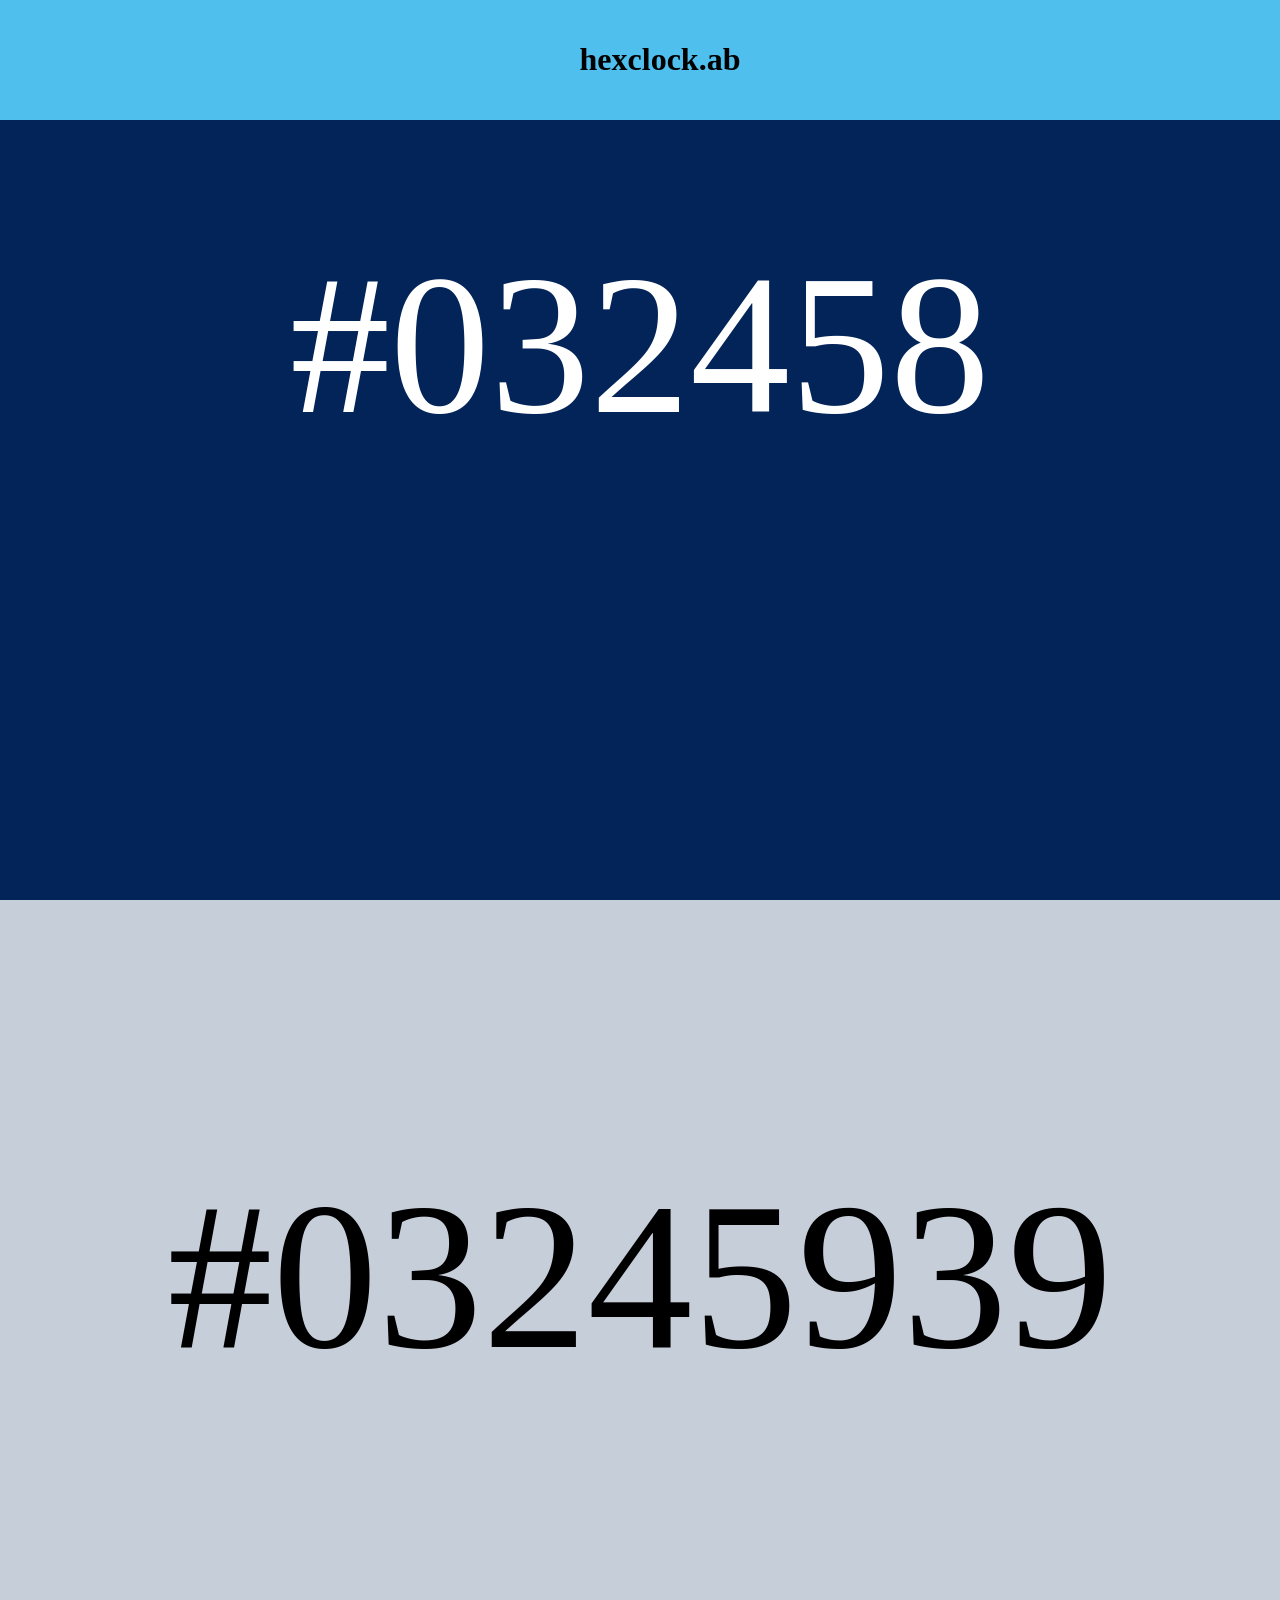
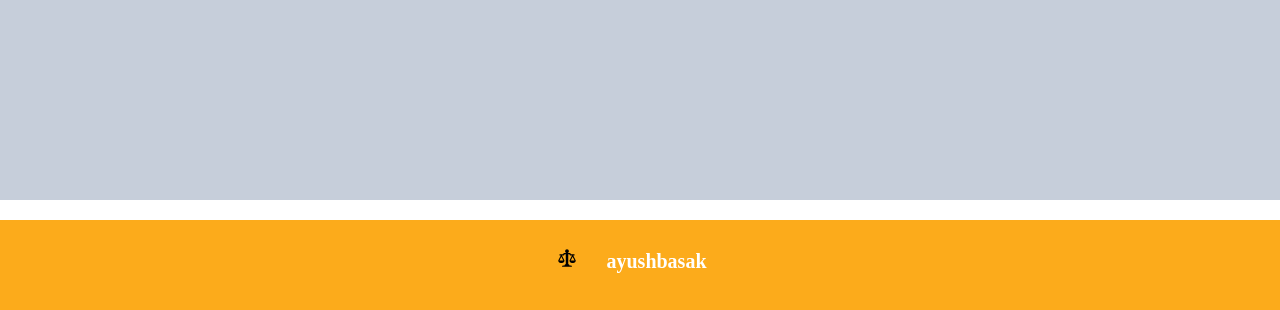
==== hexclock.ab/index.html @ cd4aaf8d "Created HexClock HexClock in #hhmmss and #hhmmssms format" ====
<!DOCTYPE html>
<html>
<head>
	<title>colors</title>
	<link rel="stylesheet" type="text/css" href="css/style.css">
	<script type="text/javascript" src = "js/script.js"></script>
	<link rel="icon" href="favicon.ico" sizes="16x16">
</head>
<body>
	<div id = "header">
		<h1>hexclock.ab</h1>
	</div>
	<div id = "div1">
		<p id = "text">
			#ababab
		</p>
	</div>
	<div id = "div2">
		<p id = "h">#00000000</p>
	</div>
	<div id = "div3">
		<p id = "credits">
			<svg height="20" class="octicon octicon-law text-gray-dark float-left mr-2" viewBox="0 0 14 16" version="1.1" width="28" aria-hidden="true"><path fill-rule="evenodd" d="M7 4c-.83 0-1.5-.67-1.5-1.5S6.17 1 7 1s1.5.67 1.5 1.5S7.83 4 7 4zm7 6c0 1.11-.89 2-2 2h-1c-1.11 0-2-.89-2-2l2-4h-1c-.55 0-1-.45-1-1H8v8c.42 0 1 .45 1 1h1c.42 0 1 .45 1 1H3c0-.55.58-1 1-1h1c0-.55.58-1 1-1h.03L6 5H5c0 .55-.45 1-1 1H3l2 4c0 1.11-.89 2-2 2H2c-1.11 0-2-.89-2-2l2-4H1V5h3c0-.55.45-1 1-1h4c.55 0 1 .45 1 1h3v1h-1l2 4zM2.5 7L1 10h3L2.5 7zM13 10l-1.5-3-1.5 3h3z"></path></svg>
			<a href = "https://ayushbasak.github.io"><strong>ayushbasak</strong></a>
		</p>
	</div>
</body>
</html>
---- hexclock.ab/css/style.css ----
html,body{
	margin:0;
	height:100%;
	font-family: Product Sans Regular;
}

#header{
	text-align: center;
	z-index:+1;
	position: fixed;
	width: 100%;
	padding:20px;
	background-color: #50c2f0fc;
}
#div1{
	text-align: center;
	width:100%;
	height:100%;
	background-color: #ffd1bd;
}

#text{
	margin-bottom: 0px;
	color:white;
	padding-top: 18%;
	margin-top: 0;
	font-size: 200px;
}


#div2{
	font-size: 10px;
	text-align: center;
	width:100%;
	height:100%;
	background-color: #ffb0cd;
	position: relative;
	z-index: +1;
}
#h{
	font-size: 210px;
	padding-top: 20%;
	margin-top: 0;
	margin-bottom: 0;
}

#div3{
	background-color: #fcab1b;
	text-align: center;
	width: 100%;
	height: 10%;
}
#credits{
	font-size: 20px;
	padding-top:28px;
}
a{
	margin-top:-8px;
	padding:20px;
	color:white;
	text-decoration: none;
	transition: background-color .1s;
}
a:hover{
	background-color: #bfbfab;
}




/* width */
::-webkit-scrollbar {
  width: 20px;
}

/* Track */
::-webkit-scrollbar-track {
  box-shadow: inset 0 0 5px grey;
}
 
/* Handle */
::-webkit-scrollbar-thumb {
  background: #f8dc88; 
}

/* Handle on hover */
::-webkit-scrollbar-thumb:hover {
  background: #f76a8c; 
}
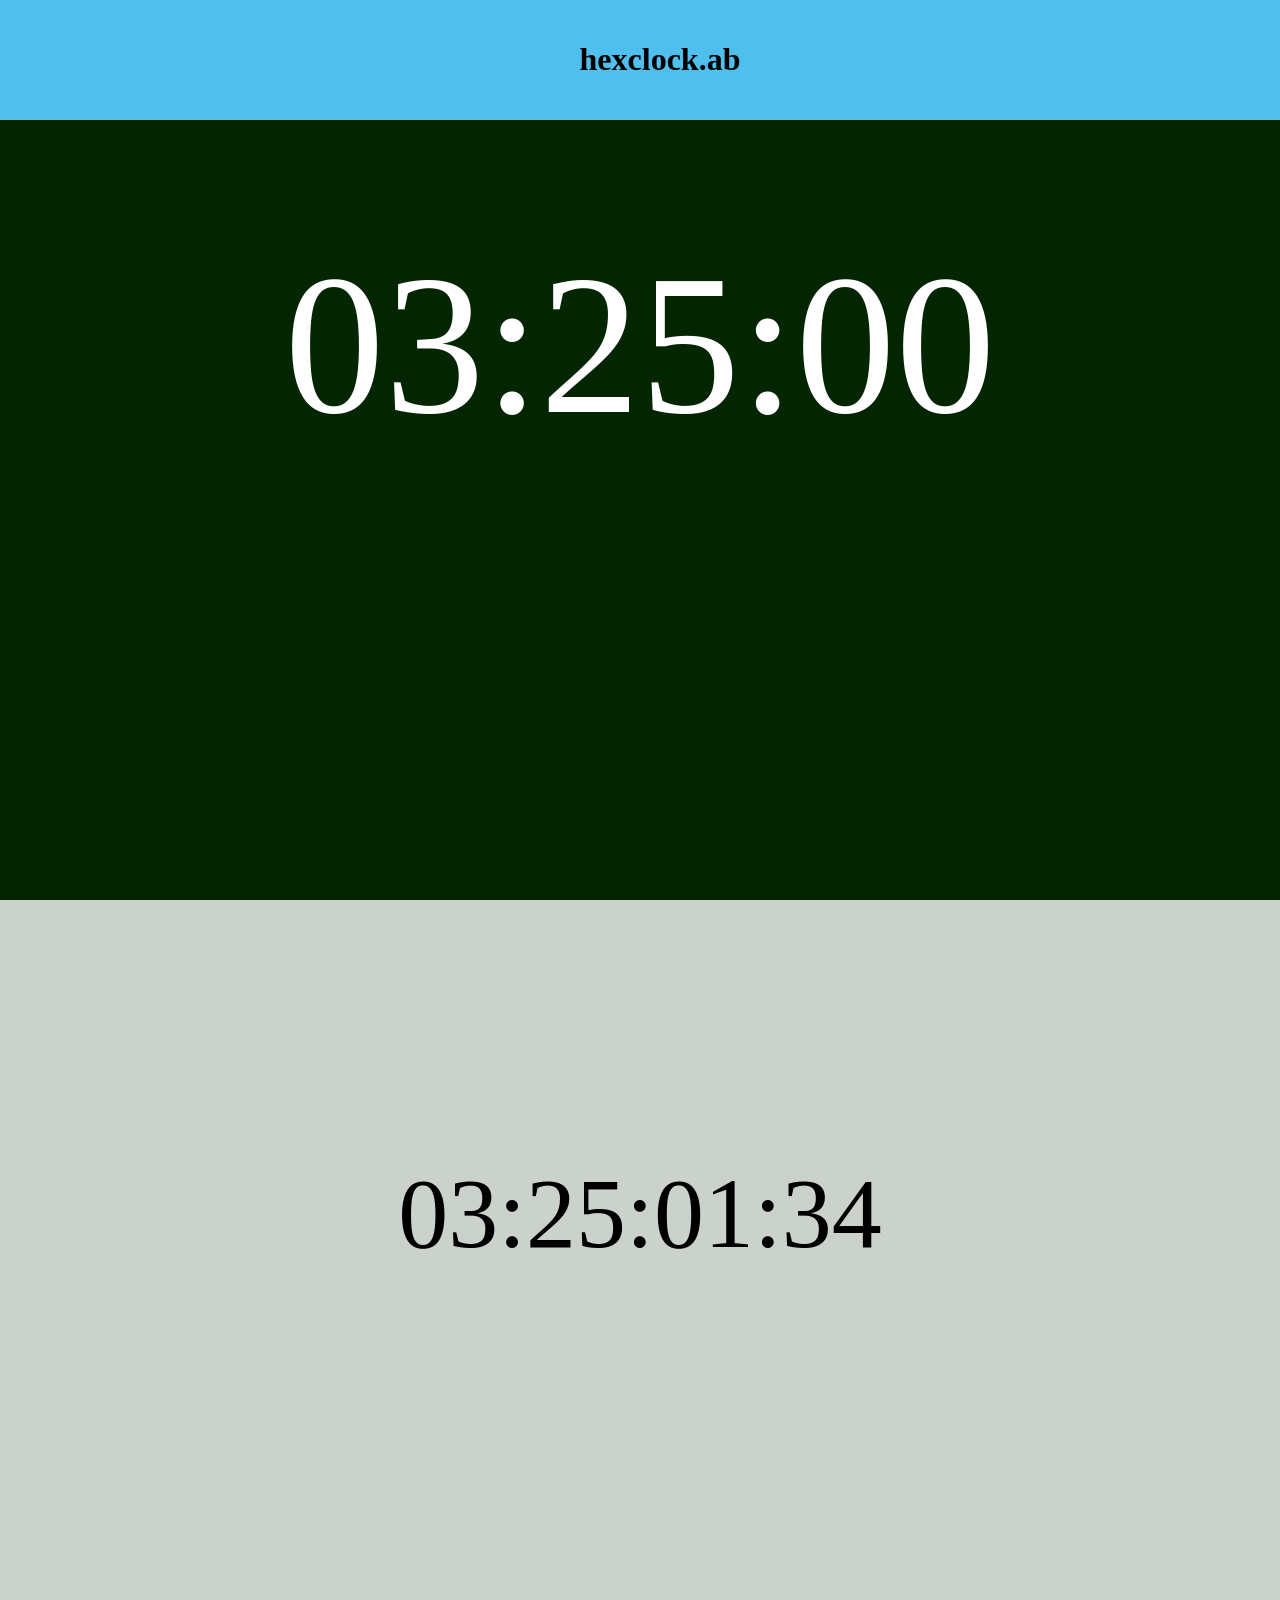
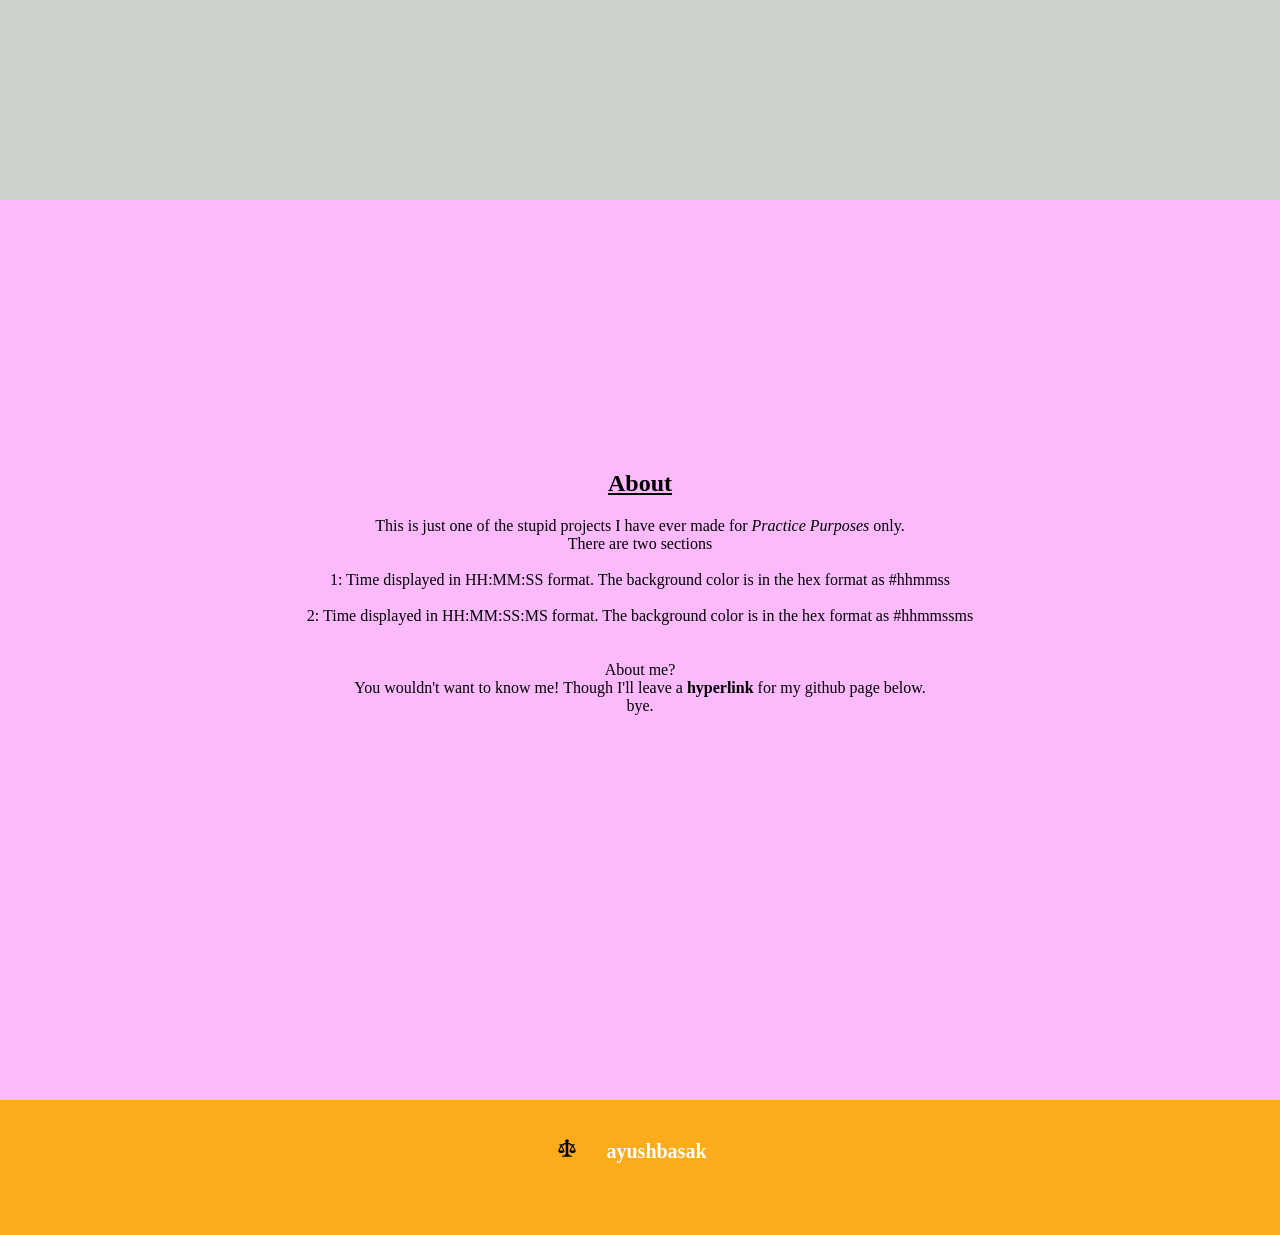
==== commit 92bc6647: "Made Some Changes in hexClock" ====
--- a/hexclock.ab/index.html
+++ b/hexclock.ab/index.html
@@ -3,24 +3,46 @@
 <head>
 	<title>colors</title>
 	<link rel="stylesheet" type="text/css" href="css/style.css">
+	<link rel="stylesheet" href="https://cdnjs.cloudflare.com/ajax/libs/animate.css/3.7.2/animate.min.css">
 	<script type="text/javascript" src = "js/script.js"></script>
 	<link rel="icon" href="favicon.ico" sizes="16x16">
 </head>
 <body>
 	<div id = "header">
-		<h1>hexclock.ab</h1>
+		<h1 class="animated fadeInRight delay-2s" >hexclock.ab</h1>
 	</div>
-	<div id = "div1">
+	<div id = "div1" class="animated fadeIn delay-1s">
 		<p id = "text">
 			#ababab
 		</p>
 	</div>
-	<div id = "div2">
+	<div id = "div2" class="animated fadeInLeft delay-1s">
 		<p id = "h">#00000000</p>
+	</div>
+	<div id = "about" class="animated fadeIn delay-1s">
+		<p class = "inner">
+			<h2 class = "about1"><u>About</u></h2>
+			<h7 class = "content">
+				This is just one of the stupid projects I have ever made for 
+				<em>Practice Purposes</em> only.<br>
+				There are two sections <br>
+				<br>
+				1: Time displayed in HH:MM:SS format. The background color is in the hex format as #hhmmss
+				<br>
+				<br>
+				2: Time displayed in HH:MM:SS:MS format. The background color is in the hex format as #hhmmssms<br>
+
+				<br><br>
+				About me?<br>
+				You wouldn't want to know me! Though I'll leave a <strong>hyperlink</strong> for my github page below.
+				<br>
+				bye.
+			</h7>
+		</p>
 	</div>
 	<div id = "div3">
 		<p id = "credits">
-			<svg height="20" class="octicon octicon-law text-gray-dark float-left mr-2" viewBox="0 0 14 16" version="1.1" width="28" aria-hidden="true"><path fill-rule="evenodd" d="M7 4c-.83 0-1.5-.67-1.5-1.5S6.17 1 7 1s1.5.67 1.5 1.5S7.83 4 7 4zm7 6c0 1.11-.89 2-2 2h-1c-1.11 0-2-.89-2-2l2-4h-1c-.55 0-1-.45-1-1H8v8c.42 0 1 .45 1 1h1c.42 0 1 .45 1 1H3c0-.55.58-1 1-1h1c0-.55.58-1 1-1h.03L6 5H5c0 .55-.45 1-1 1H3l2 4c0 1.11-.89 2-2 2H2c-1.11 0-2-.89-2-2l2-4H1V5h3c0-.55.45-1 1-1h4c.55 0 1 .45 1 1h3v1h-1l2 4zM2.5 7L1 10h3L2.5 7zM13 10l-1.5-3-1.5 3h3z"></path></svg>
+			<svg class="animated infinite flip delay-1s" height="20" class="octicon octicon-law text-gray-dark float-left mr-2" viewBox="0 0 14 16" version="1.1" width="28" aria-hidden="true"><path fill-rule="evenodd" d="M7 4c-.83 0-1.5-.67-1.5-1.5S6.17 1 7 1s1.5.67 1.5 1.5S7.83 4 7 4zm7 6c0 1.11-.89 2-2 2h-1c-1.11 0-2-.89-2-2l2-4h-1c-.55 0-1-.45-1-1H8v8c.42 0 1 .45 1 1h1c.42 0 1 .45 1 1H3c0-.55.58-1 1-1h1c0-.55.58-1 1-1h.03L6 5H5c0 .55-.45 1-1 1H3l2 4c0 1.11-.89 2-2 2H2c-1.11 0-2-.89-2-2l2-4H1V5h3c0-.55.45-1 1-1h4c.55 0 1 .45 1 1h3v1h-1l2 4zM2.5 7L1 10h3L2.5 7zM13 10l-1.5-3-1.5 3h3z"></path></svg>
 			<a href = "https://ayushbasak.github.io"><strong>ayushbasak</strong></a>
 		</p>
 	</div>
--- a/hexclock.ab/css/style.css
+++ b/hexclock.ab/css/style.css
@@ -1,9 +1,12 @@
 html,body{
+	-webkit-user-select:none;
 	margin:0;
 	height:100%;
 	font-family: Product Sans Regular;
 }
 
+
+/* HEADER called hexclock.ab*/
 #header{
 	text-align: center;
 	z-index:+1;
@@ -12,6 +15,10 @@
 	padding:20px;
 	background-color: #50c2f0fc;
 }
+
+
+
+/* Clock with HH:MM:SS format */
 #div1{
 	text-align: center;
 	width:100%;
@@ -28,6 +35,9 @@
 }
 
 
+
+
+/*Clock with HH:MM:SS:MS format */
 #div2{
 	font-size: 10px;
 	text-align: center;
@@ -35,38 +45,53 @@
 	height:100%;
 	background-color: #ffb0cd;
 	position: relative;
-	z-index: +1;
 }
 #h{
-	font-size: 210px;
+	font-size: 100px;
 	padding-top: 20%;
 	margin-top: 0;
 	margin-bottom: 0;
 }
 
+
+#about{
+	text-align: center;
+	width: 100%;
+	height:100%;
+	background-color: #fbbafc;
+}
+.inner{
+	margin: 0;
+	padding-top:250px;
+}
+/*CREDITS*/
 #div3{
 	background-color: #fcab1b;
 	text-align: center;
 	width: 100%;
-	height: 10%;
+	height: 15%;
 }
 #credits{
+	padding-top: 3%;
+	margin:0;
 	font-size: 20px;
-	padding-top:28px;
 }
 a{
-	margin-top:-8px;
 	padding:20px;
 	color:white;
 	text-decoration: none;
 	transition: background-color .1s;
 }
 a:hover{
-	background-color: #bfbfab;
+	background-color: #323232;
 }
 
 
 
+
+
+
+/*Custom Scrollbar*/
 
 /* width */
 ::-webkit-scrollbar {
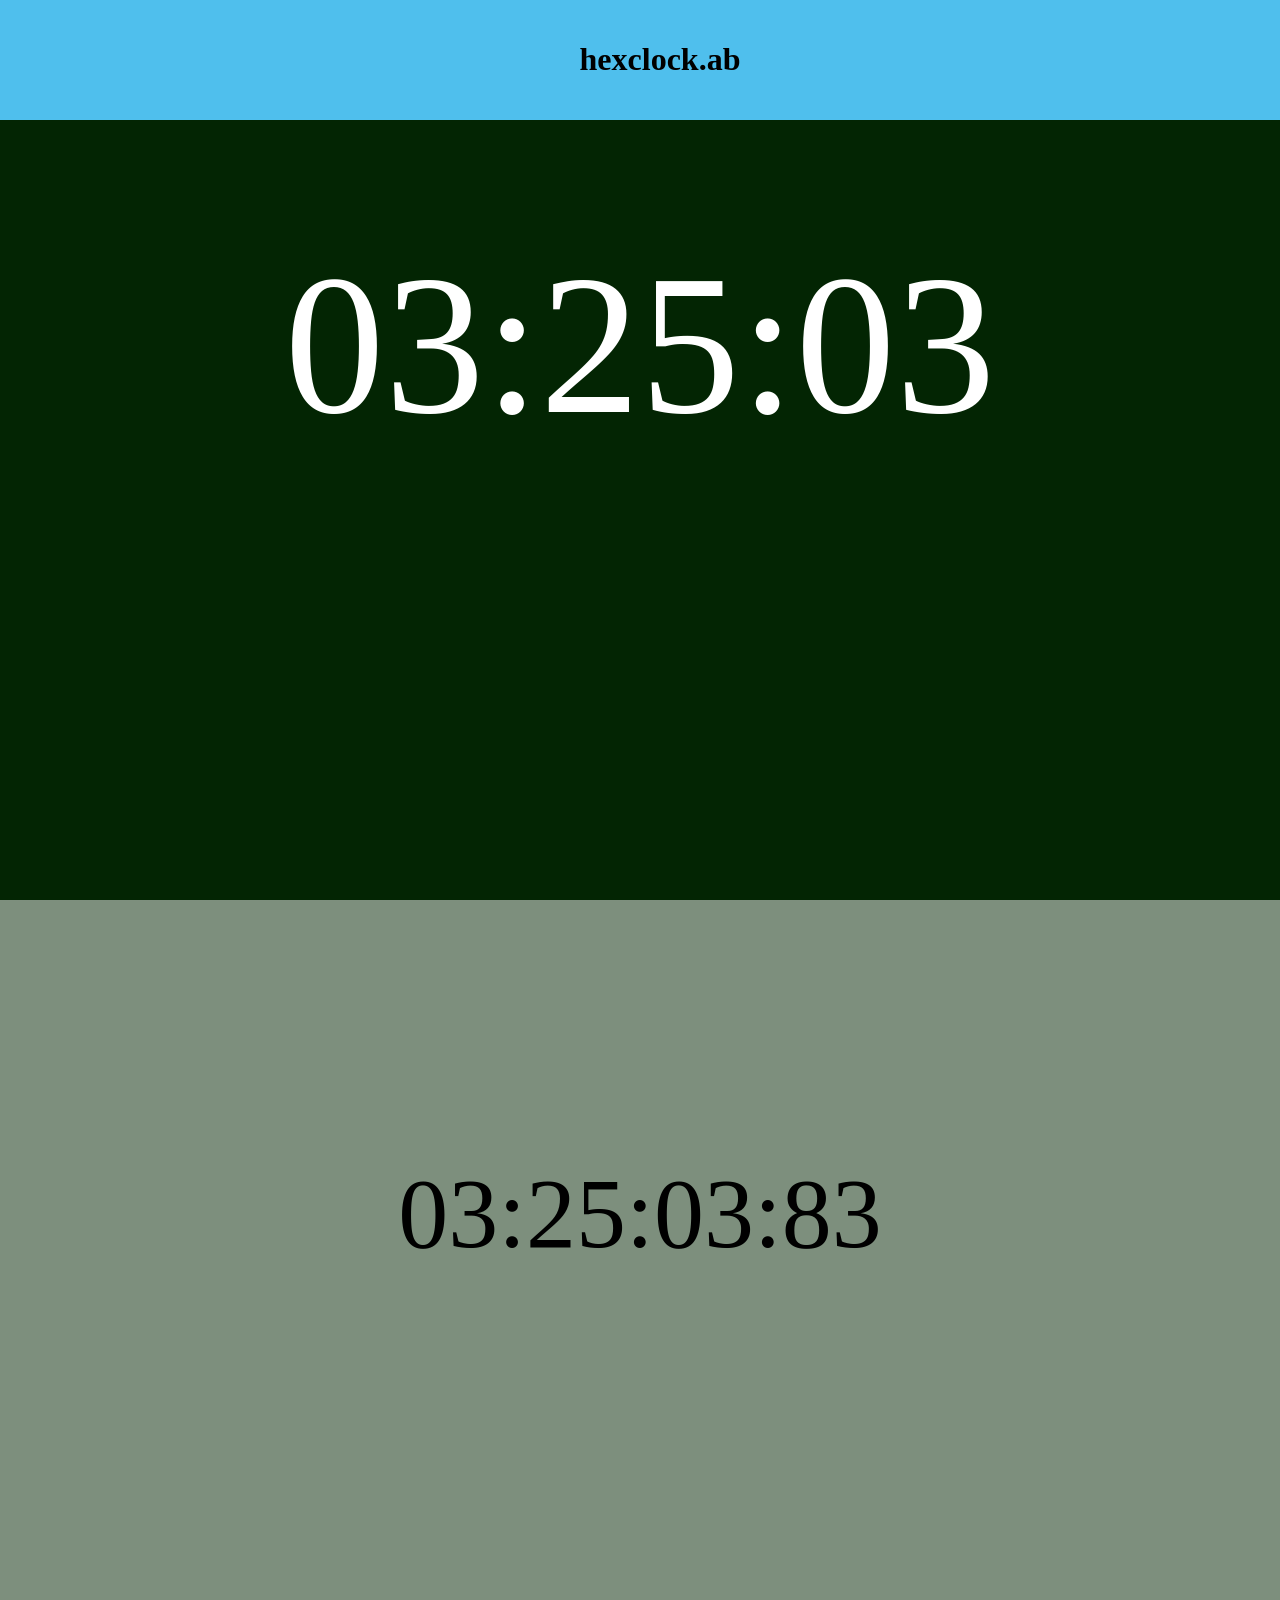
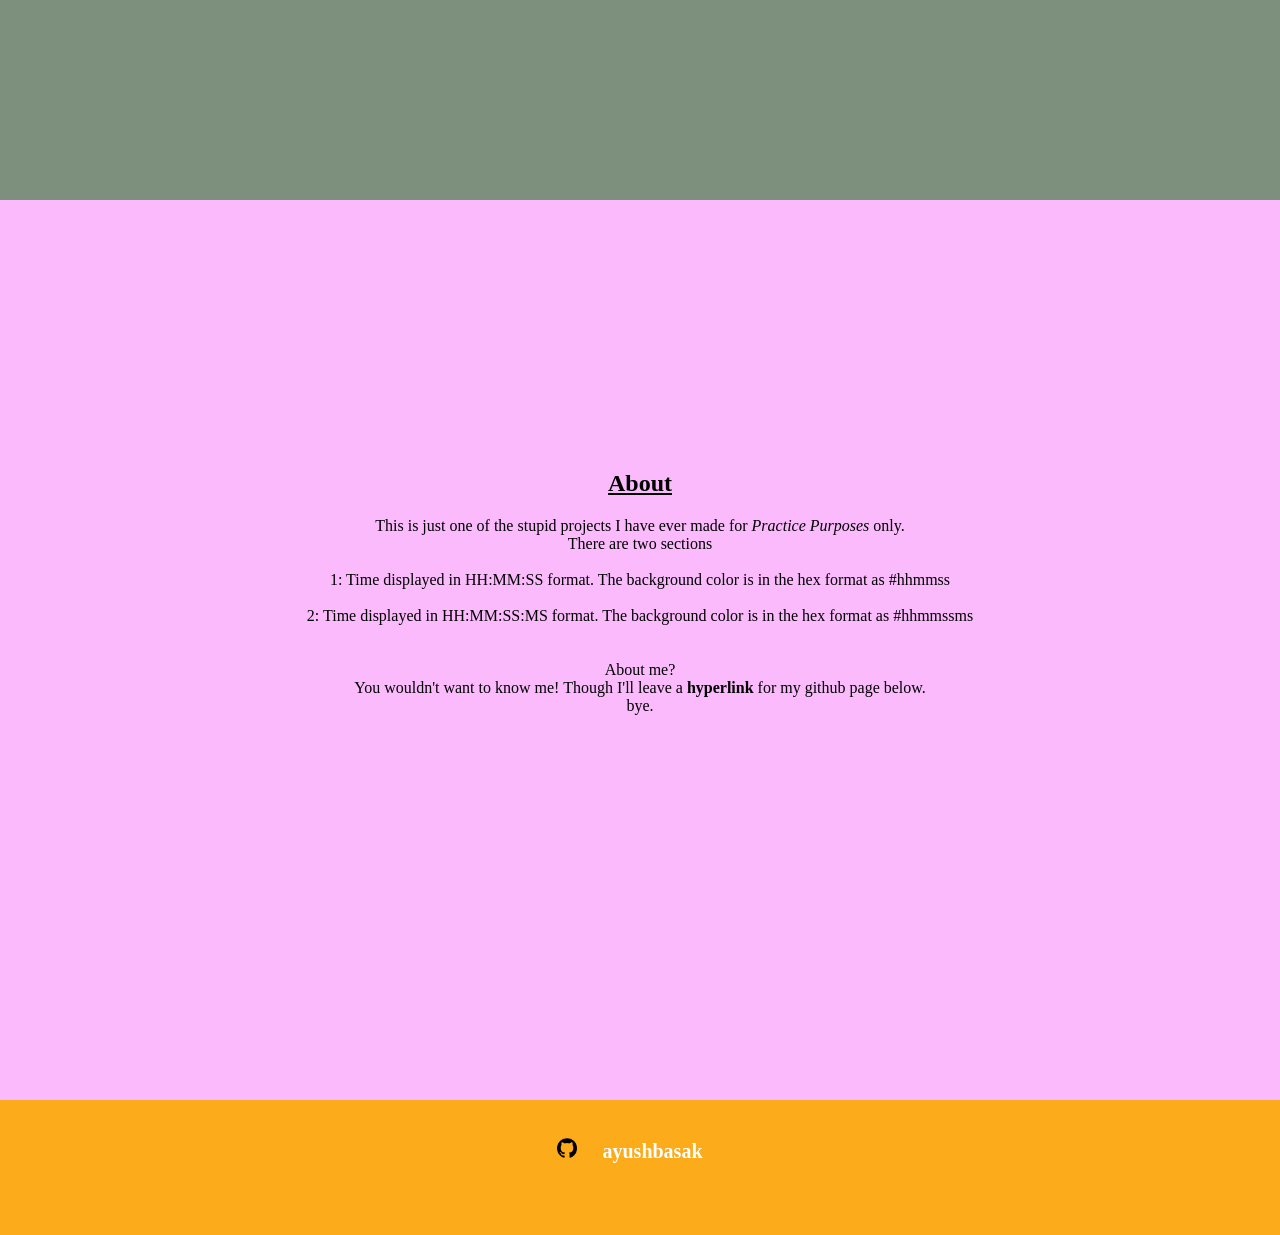
==== commit 08064bab: "updatation of logo" ====
--- a/hexclock.ab/index.html
+++ b/hexclock.ab/index.html
@@ -42,7 +42,7 @@
 	</div>
 	<div id = "div3">
 		<p id = "credits">
-			<svg class="animated infinite flip delay-1s" height="20" class="octicon octicon-law text-gray-dark float-left mr-2" viewBox="0 0 14 16" version="1.1" width="28" aria-hidden="true"><path fill-rule="evenodd" d="M7 4c-.83 0-1.5-.67-1.5-1.5S6.17 1 7 1s1.5.67 1.5 1.5S7.83 4 7 4zm7 6c0 1.11-.89 2-2 2h-1c-1.11 0-2-.89-2-2l2-4h-1c-.55 0-1-.45-1-1H8v8c.42 0 1 .45 1 1h1c.42 0 1 .45 1 1H3c0-.55.58-1 1-1h1c0-.55.58-1 1-1h.03L6 5H5c0 .55-.45 1-1 1H3l2 4c0 1.11-.89 2-2 2H2c-1.11 0-2-.89-2-2l2-4H1V5h3c0-.55.45-1 1-1h4c.55 0 1 .45 1 1h3v1h-1l2 4zM2.5 7L1 10h3L2.5 7zM13 10l-1.5-3-1.5 3h3z"></path></svg>
+			<img class = "animated infinite flip delay-1s" src = "github.png" style="width:20px;">
 			<a href = "https://ayushbasak.github.io"><strong>ayushbasak</strong></a>
 		</p>
 	</div>
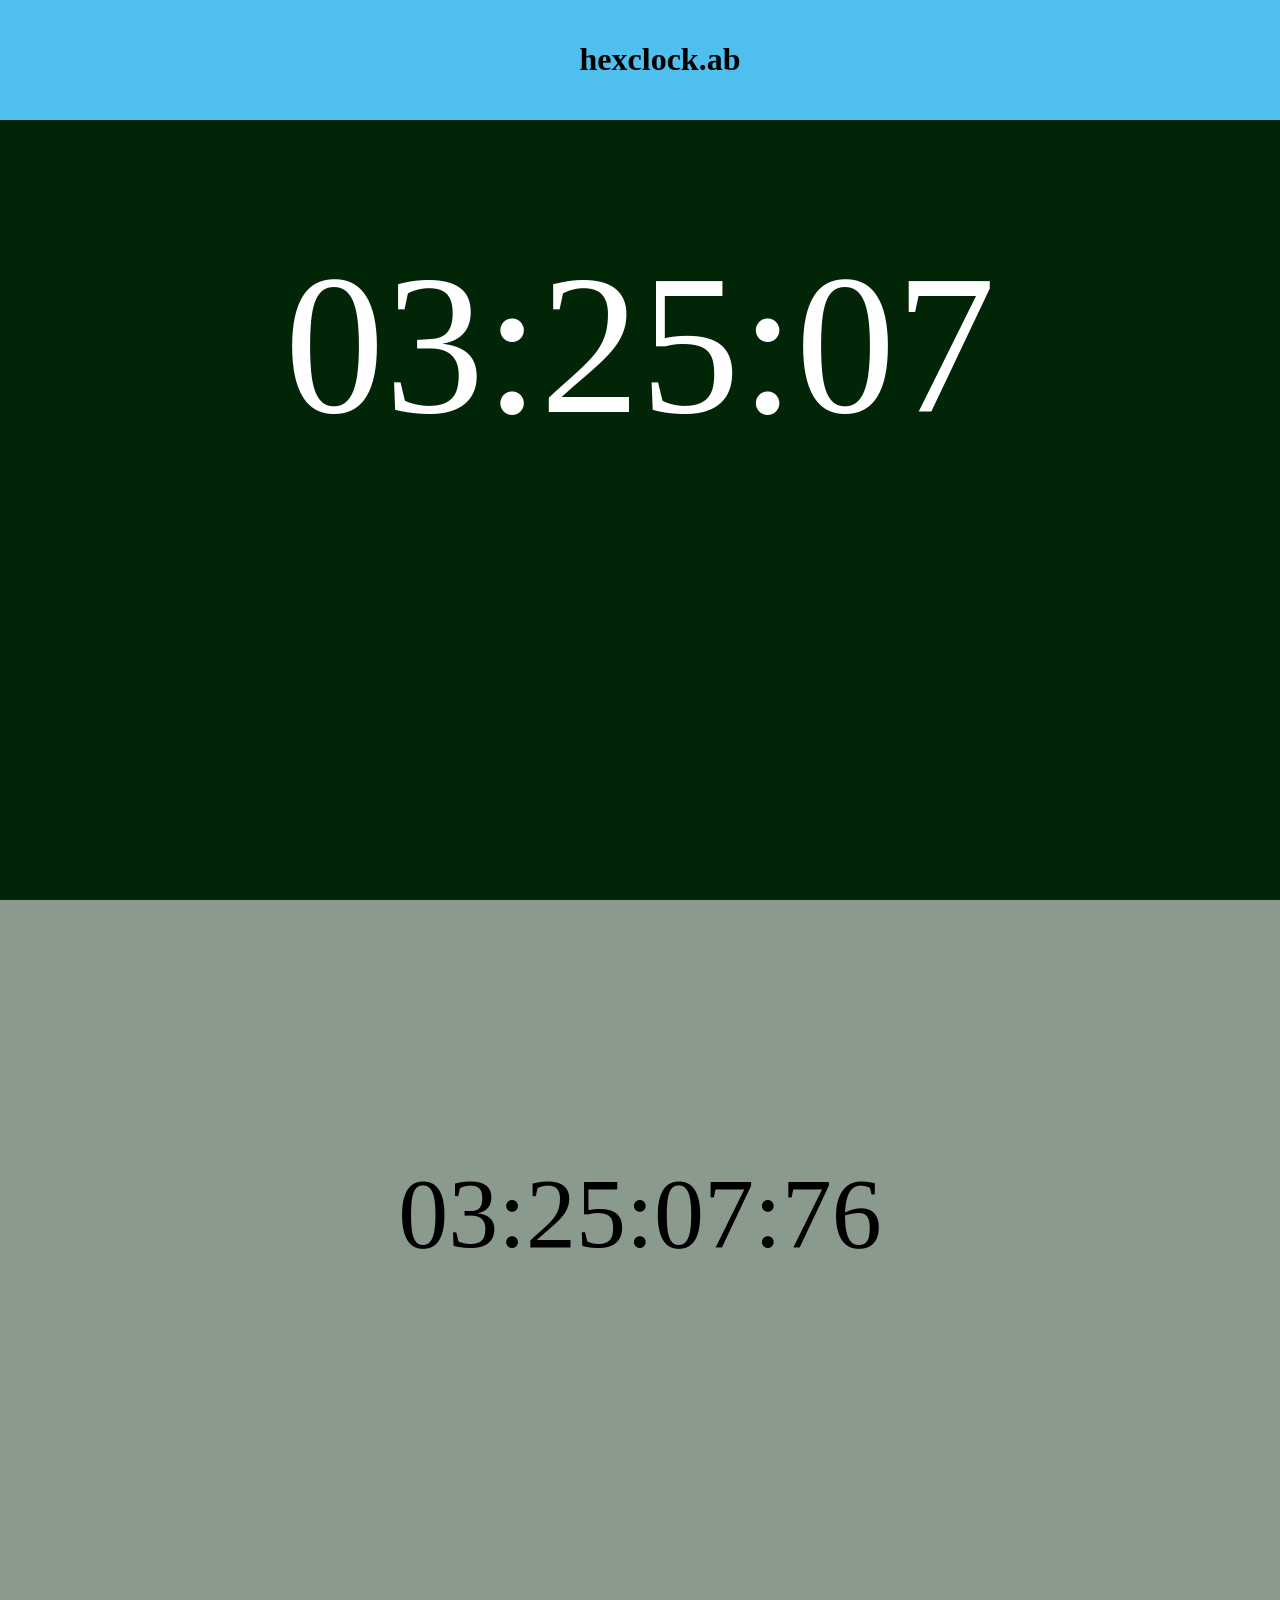
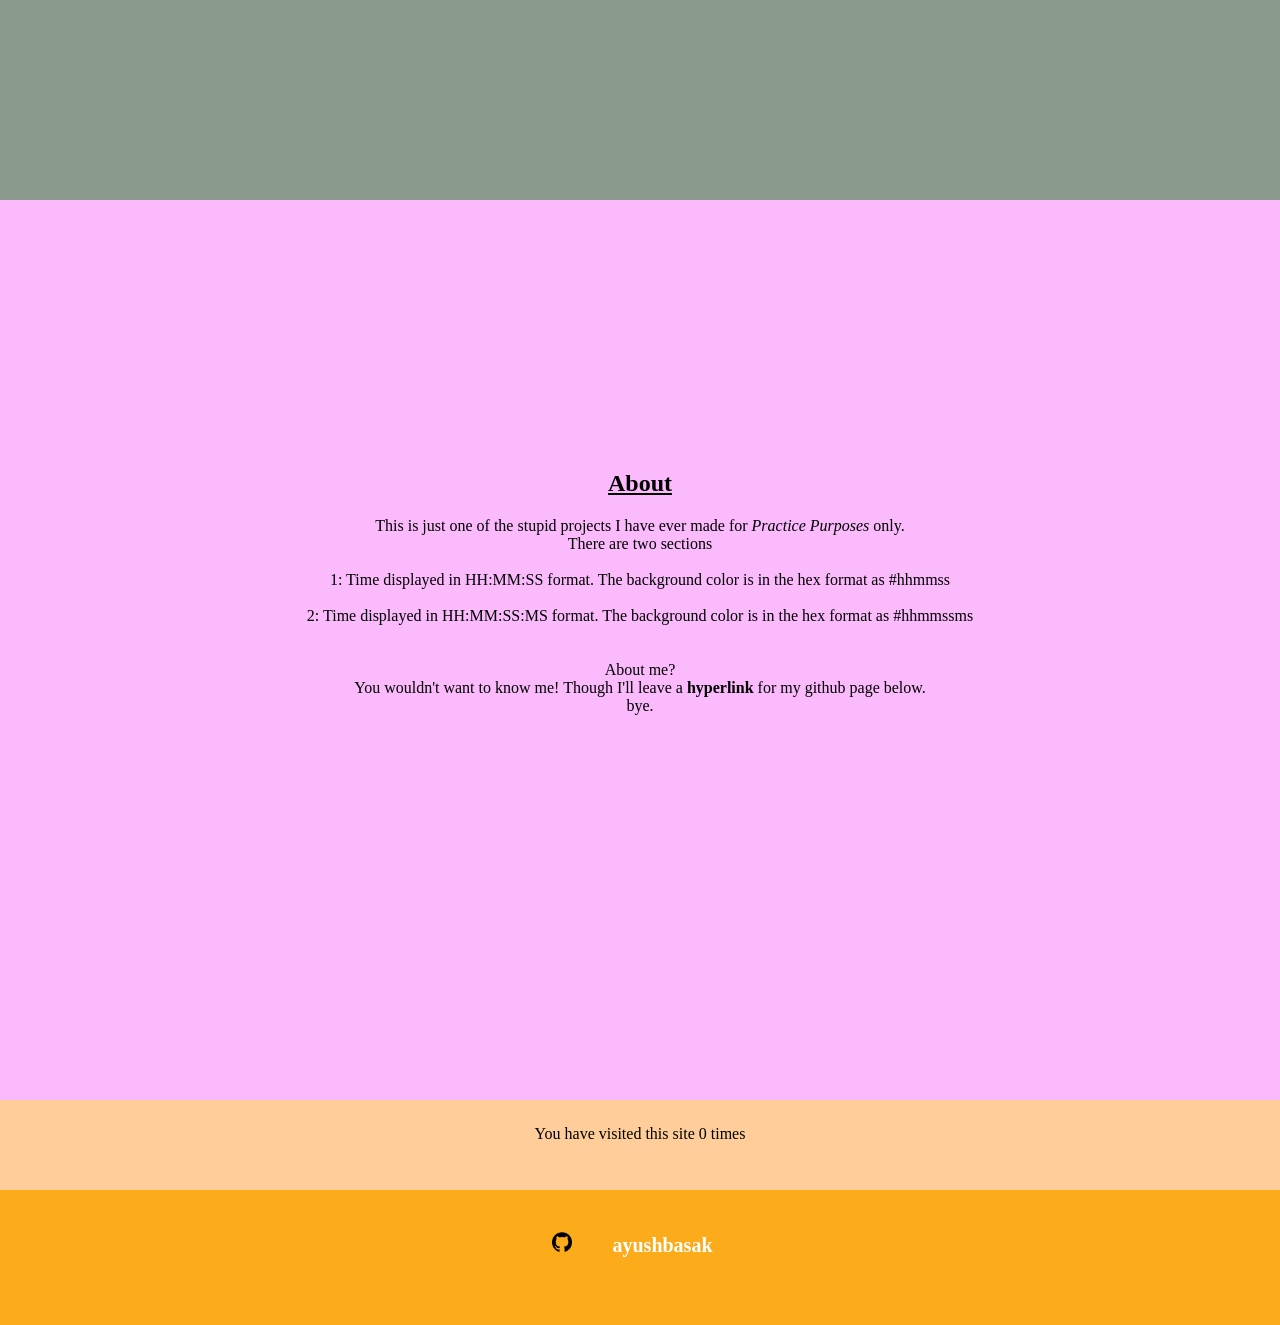
==== commit adb1479b: "a" ====
--- a/hexclock.ab/index.html
+++ b/hexclock.ab/index.html
@@ -40,6 +40,11 @@
 			</h7>
 		</p>
 	</div>
+	<div id = "visitTab">
+		<div id = "span">
+			<span>You have visited this site <span id = "visitTime">0</span> times</span>
+		</div>
+	</div>
 	<div id = "div3">
 		<p id = "credits">
 			<img class = "animated infinite flip delay-1s" src = "github.png" style="width:20px;">
--- a/hexclock.ab/css/style.css
+++ b/hexclock.ab/css/style.css
@@ -72,12 +72,16 @@
 	height: 15%;
 }
 #credits{
-	padding-top: 3%;
+	padding-top: 2.5%;
 	margin:0;
 	font-size: 20px;
 }
+img{
+	padding-top: 10px;
+}
 a{
-	padding:20px;
+	margin-left: 20px;
+	padding:15px;
 	color:white;
 	text-decoration: none;
 	transition: background-color .1s;
@@ -86,8 +90,15 @@
 	background-color: #323232;
 }
 
-
-
+#visitTab{
+	width: 100%;
+	height: 10%;
+	text-align: center;
+	background-color: #ffcd9a;
+}
+#span{
+	padding-top: 25px;
+}
 
 
 
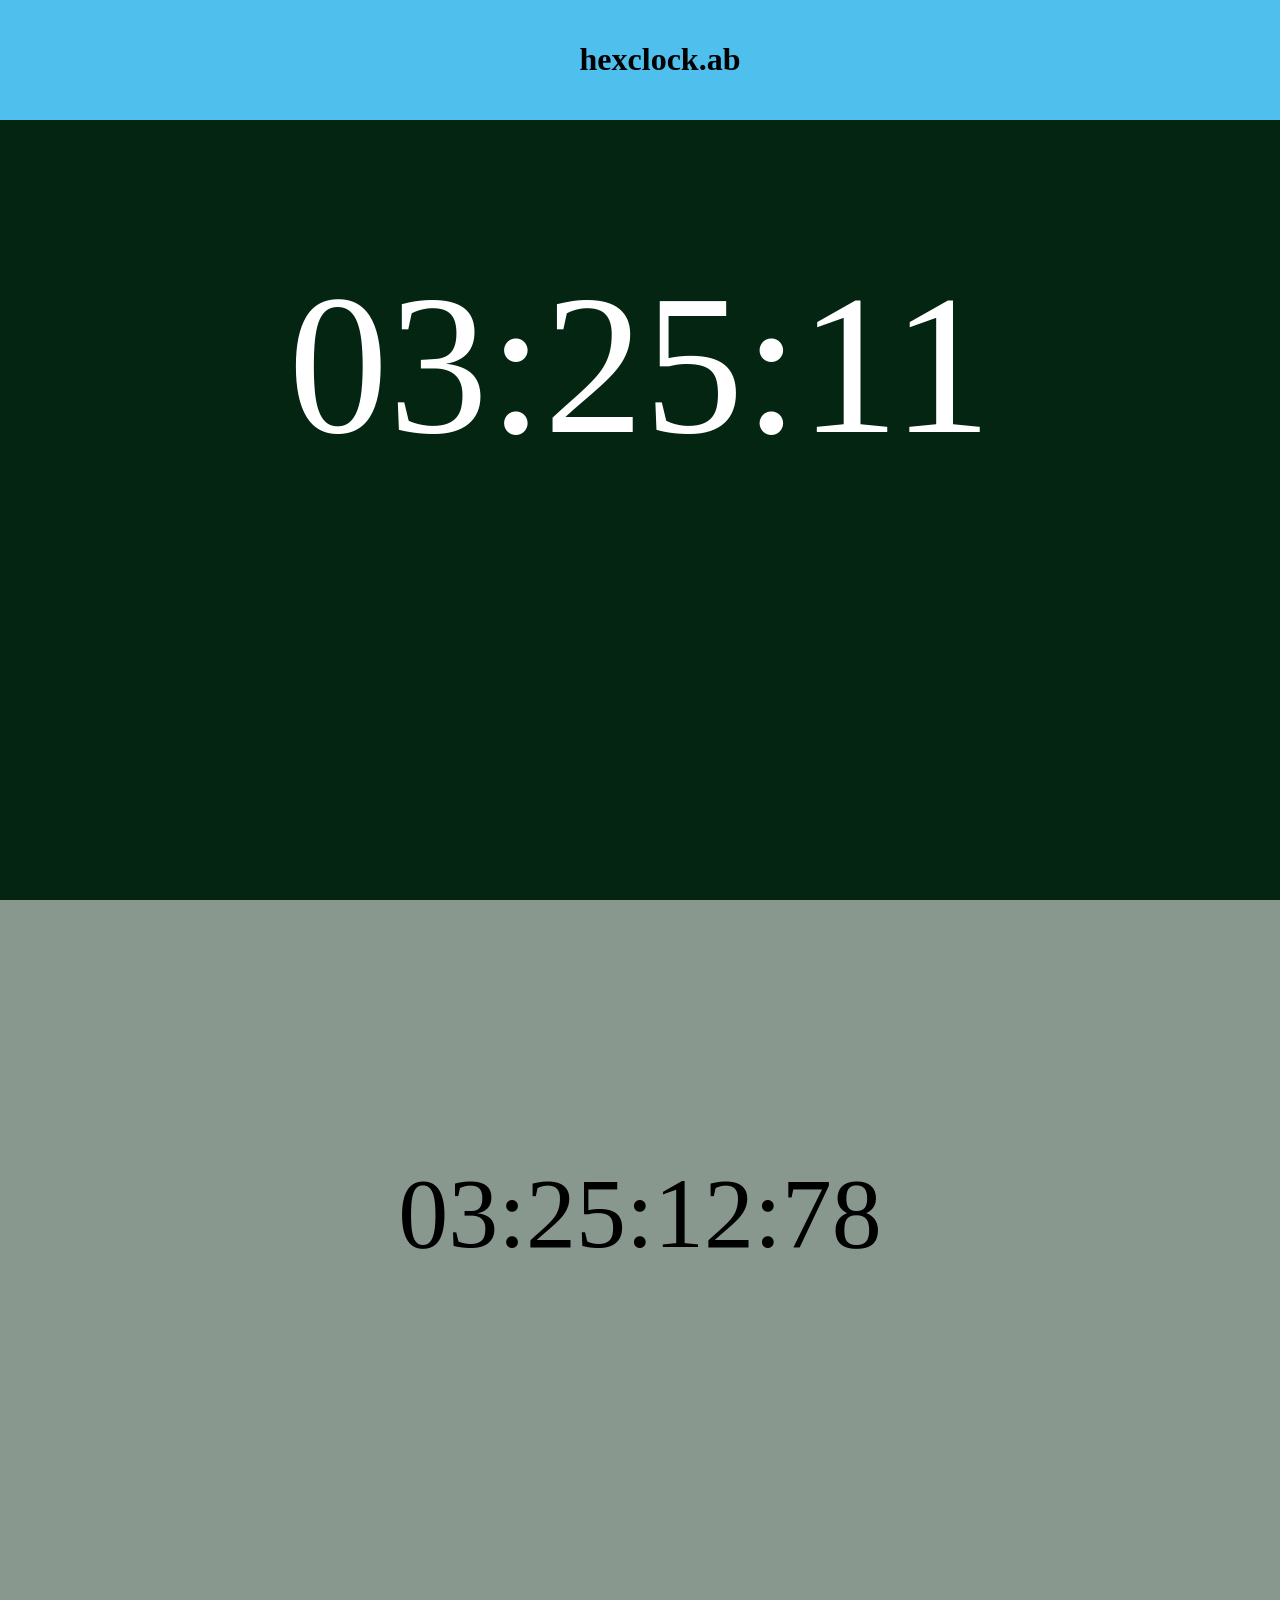
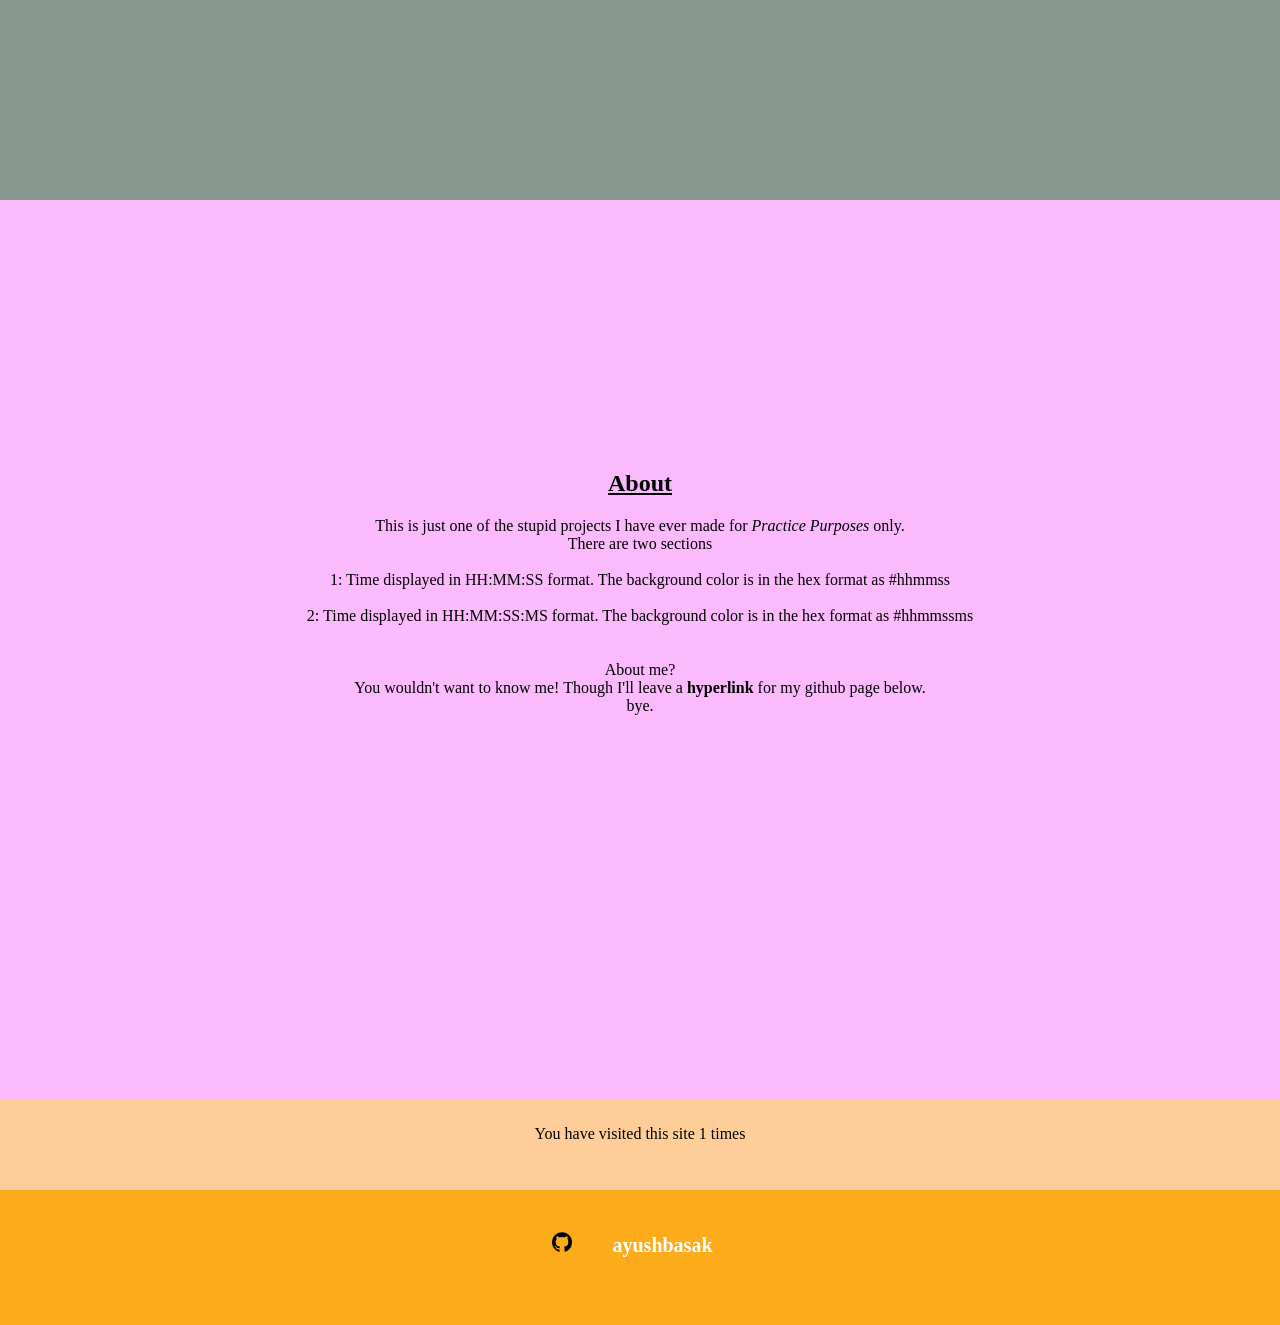
==== commit e84e0a8a: "Added Sounds" ====
--- a/hexclock.ab/index.html
+++ b/hexclock.ab/index.html
@@ -51,5 +51,21 @@
 			<a href = "https://ayushbasak.github.io"><strong>ayushbasak</strong></a>
 		</p>
 	</div>
+	<audio autoplay="true">
+  		<source src="niggatown.mp3" type="audio/mpeg">
+		Your browser does not support the audio element.
+	</audio>
+	<audio id = "tick">
+  		<source src="pop.wav" type="audio/wav">
+		Your browser does not support the audio element.
+	</audio>
+	<audio id = "pep">
+  		<source src="pep.wav" type="audio/wav">
+		Your browser does not support the audio element.
+	</audio>
+	<audio id = "hoh">
+  		<source src="hoh.wav" type="audio/wav">
+		Your browser does not support the audio element.
+	</audio>
 </body>
 </html>
--- a/hexclock.ab/css/style.css
+++ b/hexclock.ab/css/style.css
@@ -27,11 +27,12 @@
 }
 
 #text{
+	height: center;
 	margin-bottom: 0px;
 	color:white;
-	padding-top: 18%;
+	padding-top: 250px;
 	margin-top: 0;
-	font-size: 200px;
+	font-size:200px;
 }
 
 
@@ -39,7 +40,7 @@
 
 /*Clock with HH:MM:SS:MS format */
 #div2{
-	font-size: 10px;
+	font-size: 500%;
 	text-align: center;
 	width:100%;
 	height:100%;
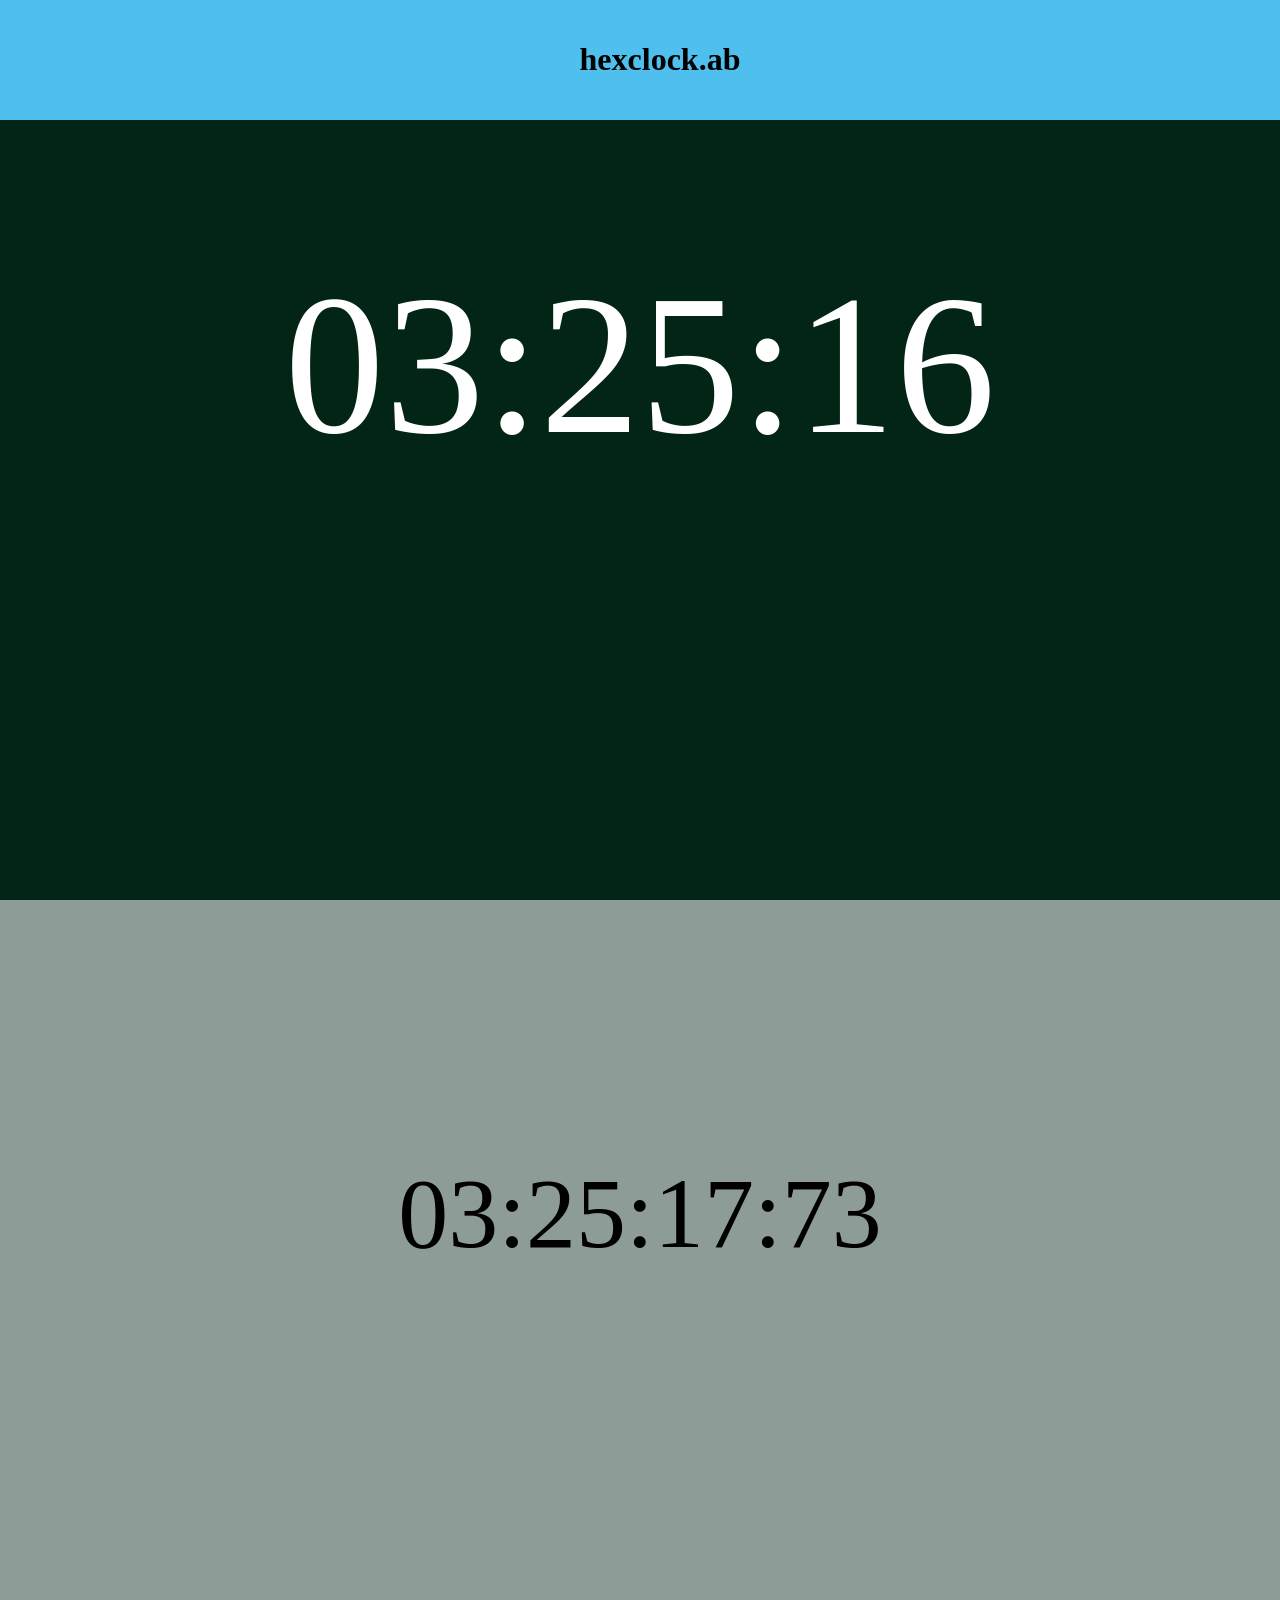
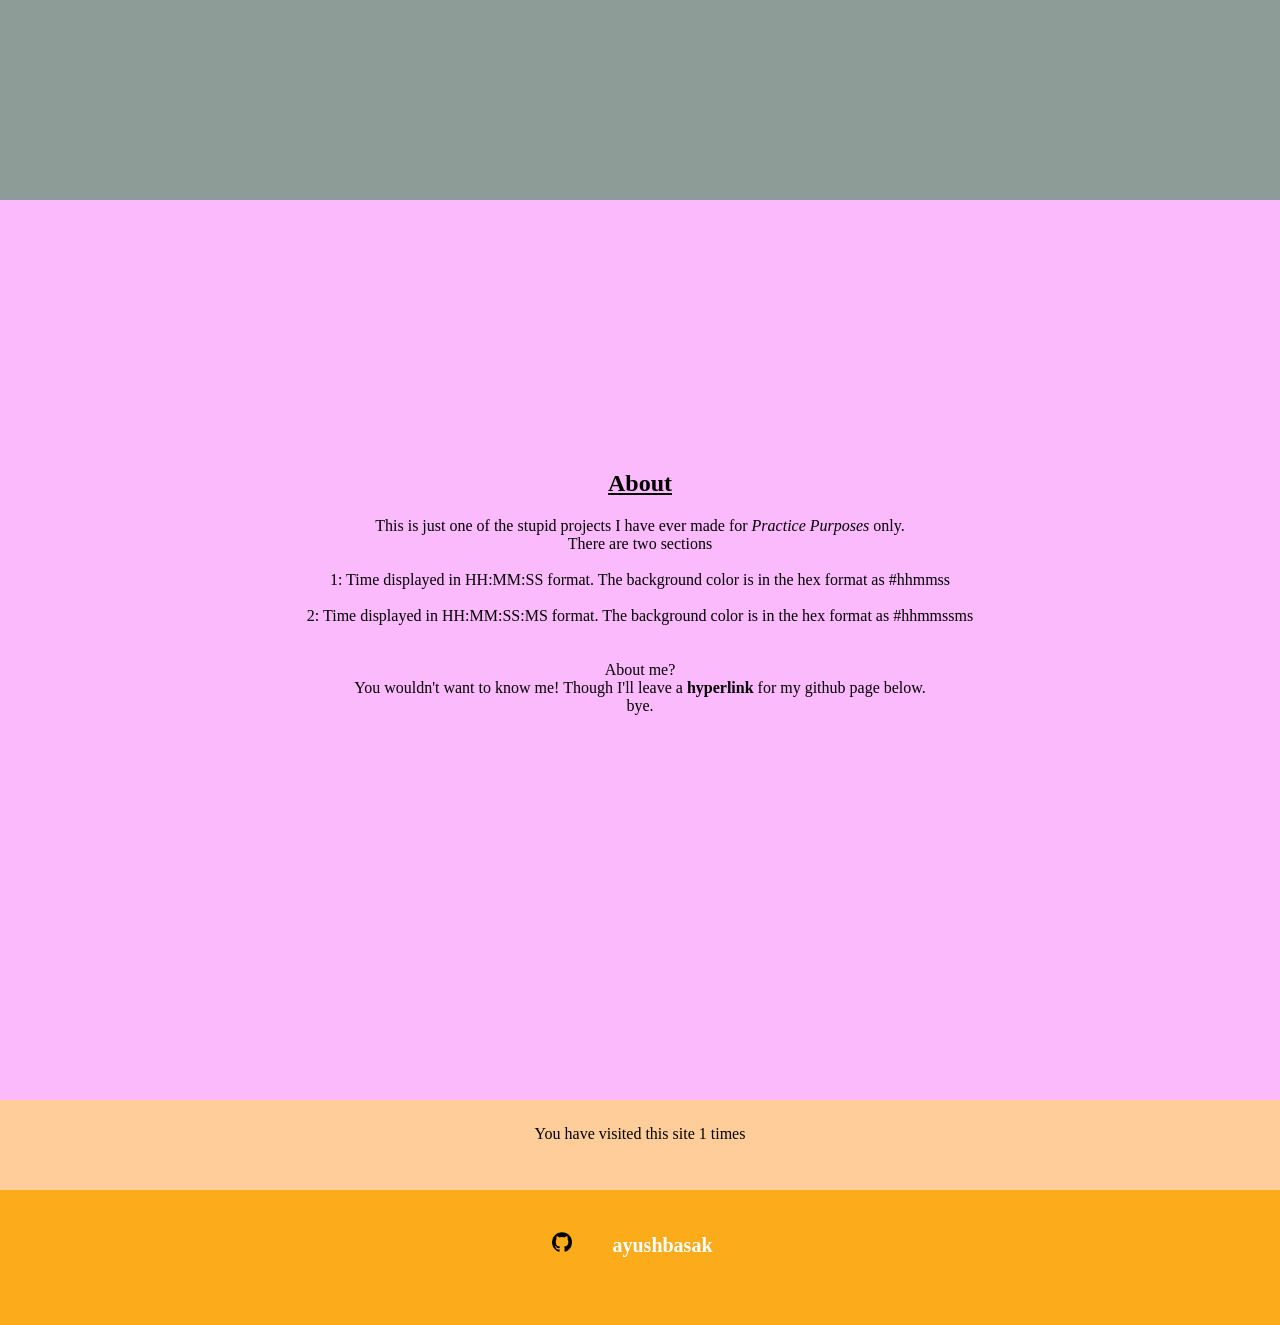
==== commit 3dbc2888: "new Changes" ====
--- a/hexclock.ab/index.html
+++ b/hexclock.ab/index.html
@@ -52,20 +52,23 @@
 		</p>
 	</div>
 	<audio autoplay="true">
-  		<source src="niggatown.mp3" type="audio/mpeg">
+  		<source src="audio/niggatown.mp3" type="audio/mpeg">
 		Your browser does not support the audio element.
 	</audio>
 	<audio id = "tick">
-  		<source src="pop.wav" type="audio/wav">
+  		<source src="audio/pop.wav" type="audio/wav">
 		Your browser does not support the audio element.
 	</audio>
 	<audio id = "pep">
-  		<source src="pep.wav" type="audio/wav">
+  		<source src="audio/pep.wav" type="audio/wav">
 		Your browser does not support the audio element.
 	</audio>
 	<audio id = "hoh">
-  		<source src="hoh.wav" type="audio/wav">
+  		<source src="audio/hoh.wav" type="audio/wav">
 		Your browser does not support the audio element.
+	</audio>
+	<audio id = "meatspin" loop>
+		<source src="audio/meatspin.mp3" type="audio/mpeg">
 	</audio>
 </body>
 </html>
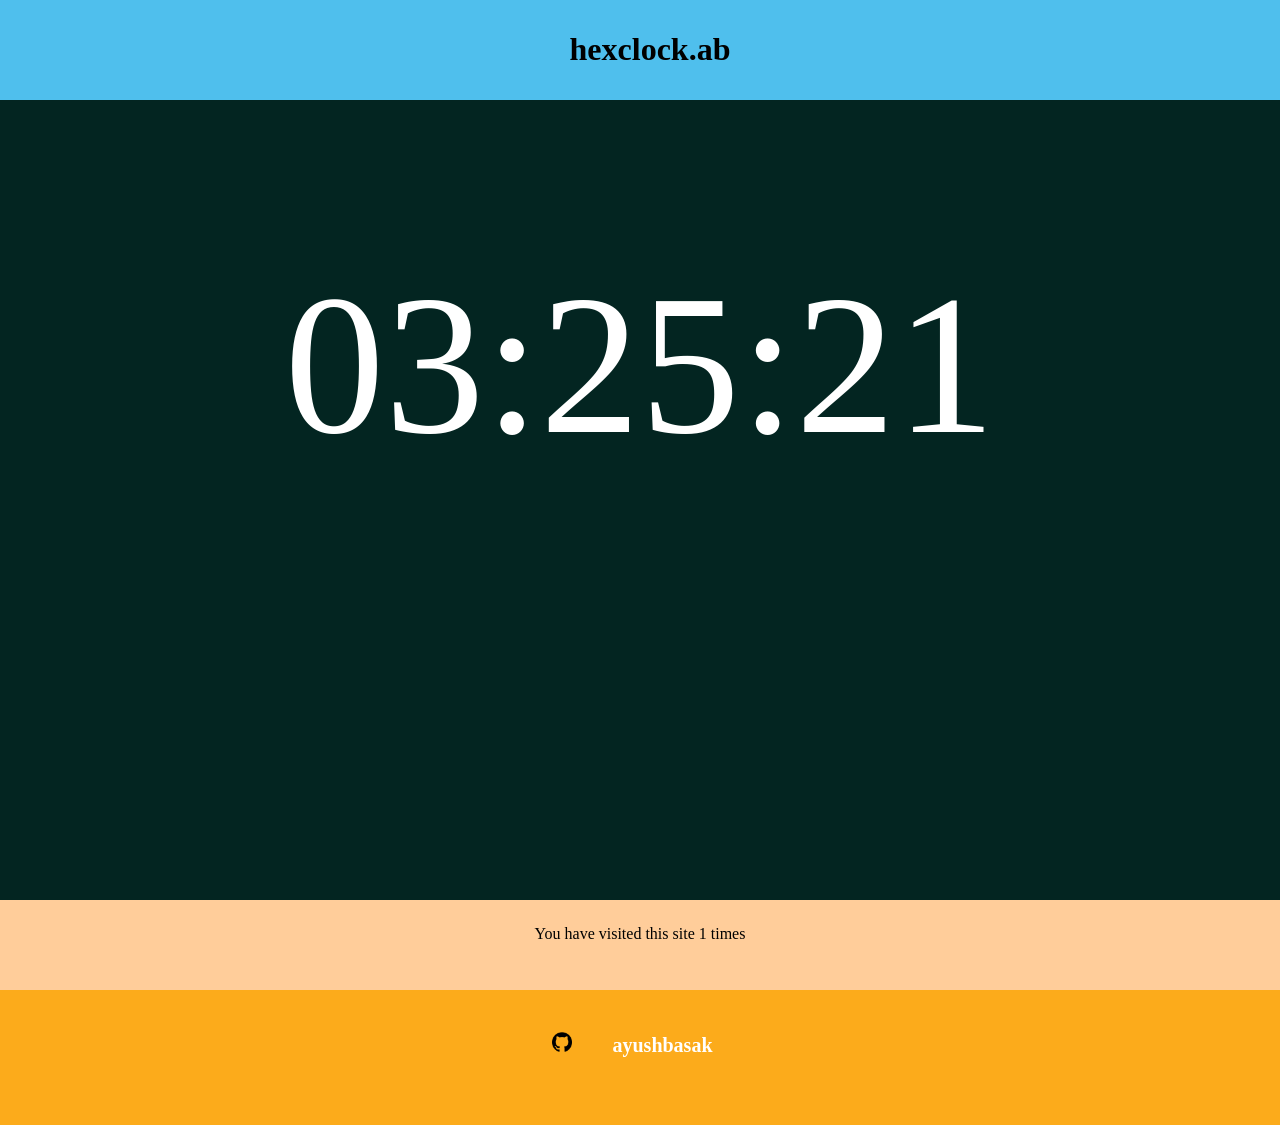
==== commit abaf65f3: "Update hexclock for new year livestream" ====
--- a/hexclock.ab/index.html
+++ b/hexclock.ab/index.html
@@ -1,74 +1,55 @@
-<!DOCTYPE html>
-<html>
-<head>
-	<title>colors</title>
-	<link rel="stylesheet" type="text/css" href="css/style.css">
-	<link rel="stylesheet" href="https://cdnjs.cloudflare.com/ajax/libs/animate.css/3.7.2/animate.min.css">
-	<script type="text/javascript" src = "js/script.js"></script>
-	<link rel="icon" href="favicon.ico" sizes="16x16">
-</head>
-<body>
-	<div id = "header">
-		<h1 class="animated fadeInRight delay-2s" >hexclock.ab</h1>
-	</div>
-	<div id = "div1" class="animated fadeIn delay-1s">
-		<p id = "text">
-			#ababab
-		</p>
-	</div>
-	<div id = "div2" class="animated fadeInLeft delay-1s">
-		<p id = "h">#00000000</p>
-	</div>
-	<div id = "about" class="animated fadeIn delay-1s">
-		<p class = "inner">
-			<h2 class = "about1"><u>About</u></h2>
-			<h7 class = "content">
-				This is just one of the stupid projects I have ever made for 
-				<em>Practice Purposes</em> only.<br>
-				There are two sections <br>
-				<br>
-				1: Time displayed in HH:MM:SS format. The background color is in the hex format as #hhmmss
-				<br>
-				<br>
-				2: Time displayed in HH:MM:SS:MS format. The background color is in the hex format as #hhmmssms<br>
-
-				<br><br>
-				About me?<br>
-				You wouldn't want to know me! Though I'll leave a <strong>hyperlink</strong> for my github page below.
-				<br>
-				bye.
-			</h7>
-		</p>
-	</div>
-	<div id = "visitTab">
-		<div id = "span">
-			<span>You have visited this site <span id = "visitTime">0</span> times</span>
-		</div>
-	</div>
-	<div id = "div3">
-		<p id = "credits">
-			<img class = "animated infinite flip delay-1s" src = "github.png" style="width:20px;">
-			<a href = "https://ayushbasak.github.io"><strong>ayushbasak</strong></a>
-		</p>
-	</div>
-	<audio autoplay="true">
-  		<source src="audio/niggatown.mp3" type="audio/mpeg">
-		Your browser does not support the audio element.
-	</audio>
-	<audio id = "tick">
-  		<source src="audio/pop.wav" type="audio/wav">
-		Your browser does not support the audio element.
-	</audio>
-	<audio id = "pep">
-  		<source src="audio/pep.wav" type="audio/wav">
-		Your browser does not support the audio element.
-	</audio>
-	<audio id = "hoh">
-  		<source src="audio/hoh.wav" type="audio/wav">
-		Your browser does not support the audio element.
-	</audio>
-	<audio id = "meatspin" loop>
-		<source src="audio/meatspin.mp3" type="audio/mpeg">
-	</audio>
-</body>
+<!DOCTYPE html>
+<html>
+<head>
+	<title>hexclock</title>
+	<link rel="stylesheet" type="text/css" href="css/style.css">
+	<link rel="stylesheet" href="https://cdnjs.cloudflare.com/ajax/libs/animate.css/3.7.2/animate.min.css">
+	<script type="text/javascript" src = "js/script.js"></script>
+	<link rel="icon" href="favicon.ico" sizes="16x16">
+</head>
+<body>
+	<div id = "header">
+		<h1 class="animated fadeInRight delay-2s" >hexclock.ab</h1>
+	</div>
+	<div id = "div1" class="animated fadeIn delay-1s">
+		<p id = "text">
+			#ababab
+		</p>
+	</div>
+	<!-- <div id = "div2" class="animated fadeInLeft delay-1s">
+		<p id = "h">#00000000</p>
+	</div> -->
+	<!-- <div id = "about" class="animated fadeIn delay-1s">
+		<p class = "inner">
+			<h2 class = "about1"><u>About</u></h2>
+			<h7 class = "content">
+				This is just one of the stupid projects I have ever made for 
+				<em>Practice Purposes</em> only.<br>
+				There are two sections <br>
+				<br>
+				1: Time displayed in HH:MM:SS format. The background color is in the hex format as #hhmmss
+				<br>
+				<br>
+				2: Time displayed in HH:MM:SS:MS format. The background color is in the hex format as #hhmmssms<br>
+
+				<br><br>
+				About me?<br>
+				You wouldn't want to know me! Though I'll leave a <strong>hyperlink</strong> for my github page below.
+				<br>
+				bye.
+			</h7>
+		</p>
+	</div> -->
+	<div id = "visitTab">
+		<div id = "span">
+			<span>You have visited this site <span id = "visitTime">0</span> times</span>
+		</div>
+	</div>
+	<div id = "div3">
+		<p id = "credits">
+			<img class = "animated infinite flip delay-1s" src = "github.png" style="width:20px;">
+			<a href = "https://ayushbasak.github.io"><strong>ayushbasak</strong></a>
+		</p>
+	</div>
+</body>
 </html>
--- a/hexclock.ab/css/style.css
+++ b/hexclock.ab/css/style.css
@@ -1,126 +1,126 @@
-html,body{
-	-webkit-user-select:none;
-	margin:0;
-	height:100%;
-	font-family: Product Sans Regular;
-}
-
-
-/* HEADER called hexclock.ab*/
-#header{
-	text-align: center;
-	z-index:+1;
-	position: fixed;
-	width: 100%;
-	padding:20px;
-	background-color: #50c2f0fc;
-}
-
-
-
-/* Clock with HH:MM:SS format */
-#div1{
-	text-align: center;
-	width:100%;
-	height:100%;
-	background-color: #ffd1bd;
-}
-
-#text{
-	height: center;
-	margin-bottom: 0px;
-	color:white;
-	padding-top: 250px;
-	margin-top: 0;
-	font-size:200px;
-}
-
-
-
-
-/*Clock with HH:MM:SS:MS format */
-#div2{
-	font-size: 500%;
-	text-align: center;
-	width:100%;
-	height:100%;
-	background-color: #ffb0cd;
-	position: relative;
-}
-#h{
-	font-size: 100px;
-	padding-top: 20%;
-	margin-top: 0;
-	margin-bottom: 0;
-}
-
-
-#about{
-	text-align: center;
-	width: 100%;
-	height:100%;
-	background-color: #fbbafc;
-}
-.inner{
-	margin: 0;
-	padding-top:250px;
-}
-/*CREDITS*/
-#div3{
-	background-color: #fcab1b;
-	text-align: center;
-	width: 100%;
-	height: 15%;
-}
-#credits{
-	padding-top: 2.5%;
-	margin:0;
-	font-size: 20px;
-}
-img{
-	padding-top: 10px;
-}
-a{
-	margin-left: 20px;
-	padding:15px;
-	color:white;
-	text-decoration: none;
-	transition: background-color .1s;
-}
-a:hover{
-	background-color: #323232;
-}
-
-#visitTab{
-	width: 100%;
-	height: 10%;
-	text-align: center;
-	background-color: #ffcd9a;
-}
-#span{
-	padding-top: 25px;
-}
-
-
-
-/*Custom Scrollbar*/
-
-/* width */
-::-webkit-scrollbar {
-  width: 20px;
-}
-
-/* Track */
-::-webkit-scrollbar-track {
-  box-shadow: inset 0 0 5px grey;
-}
- 
-/* Handle */
-::-webkit-scrollbar-thumb {
-  background: #f8dc88; 
-}
-
-/* Handle on hover */
-::-webkit-scrollbar-thumb:hover {
-  background: #f76a8c; 
-}
+html,body{
+	-webkit-user-select:none;
+	margin:0;
+	height:100%;
+	font-family: Product Sans Regular;
+}
+
+
+/* HEADER called hexclock.ab*/
+#header{
+	text-align: center;
+	z-index:+1;
+	position: fixed;
+	width: 100%;
+	padding:10px;
+	background-color: #50c2f0fc;
+}
+
+
+
+/* Clock with HH:MM:SS format */
+#div1{
+	text-align: center;
+	width:100%;
+	height:100%;
+	background-color: #ffd1bd;
+}
+
+#text{
+	height: center;
+	margin-bottom: 0px;
+	color:white;
+	padding-top: 250px;
+	margin-top: 0;
+	font-size:200px;
+}
+
+
+
+
+/*Clock with HH:MM:SS:MS format */
+#div2{
+	font-size: 500%;
+	text-align: center;
+	width:100%;
+	height:100%;
+	background-color: #ffb0cd;
+	position: relative;
+}
+#h{
+	font-size: 100px;
+	padding-top: 20%;
+	margin-top: 0;
+	margin-bottom: 0;
+}
+
+
+#about{
+	text-align: center;
+	width: 100%;
+	height:100%;
+	background-color: #fbbafc;
+}
+.inner{
+	margin: 0;
+	padding-top:250px;
+}
+/*CREDITS*/
+#div3{
+	background-color: #fcab1b;
+	text-align: center;
+	width: 100%;
+	height: 15%;
+}
+#credits{
+	padding-top: 2.5%;
+	margin:0;
+	font-size: 20px;
+}
+img{
+	padding-top: 10px;
+}
+a{
+	margin-left: 20px;
+	padding:15px;
+	color:white;
+	text-decoration: none;
+	transition: background-color .1s;
+}
+a:hover{
+	background-color: #323232;
+}
+
+#visitTab{
+	width: 100%;
+	height: 10%;
+	text-align: center;
+	background-color: #ffcd9a;
+}
+#span{
+	padding-top: 25px;
+}
+
+
+
+/*Custom Scrollbar*/
+
+/* width */
+::-webkit-scrollbar {
+  width: 20px;
+}
+
+/* Track */
+::-webkit-scrollbar-track {
+  box-shadow: inset 0 0 5px grey;
+}
+ 
+/* Handle */
+::-webkit-scrollbar-thumb {
+  background: #f8dc88; 
+}
+
+/* Handle on hover */
+::-webkit-scrollbar-thumb:hover {
+  background: #f76a8c; 
+}
